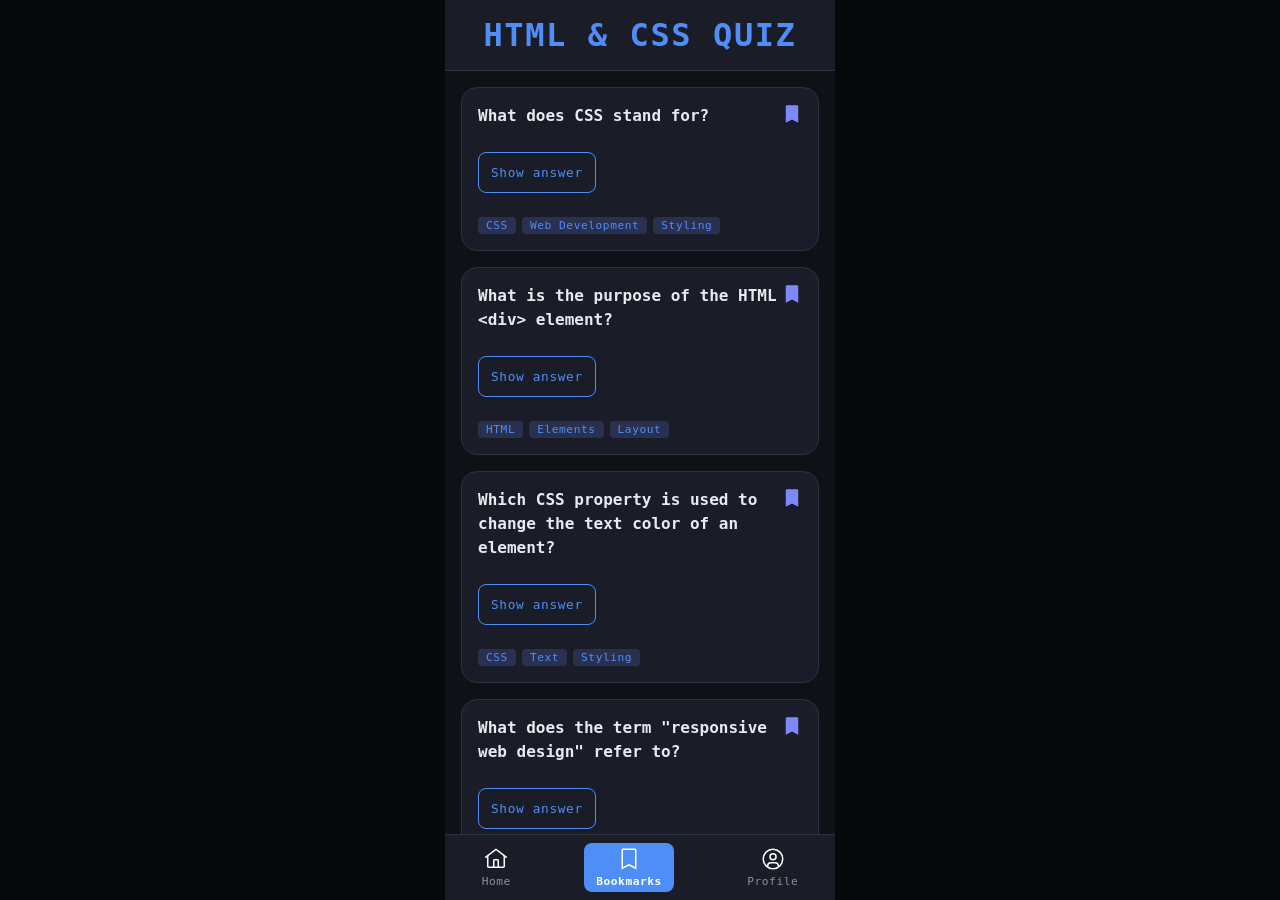
==== bookmarks.html @ 608f5ff3 "add profile page" ====
<!doctype html>
<html lang="en">
  <head>
    <meta charset="utf-8" />
    <meta name="viewport" content="width=device-width, initial-scale=1" />
    <title>HTML & CSS Quizz</title>
    <link rel="stylesheet" href="./styles.css" />
  </head>
  <body>
    <header class="header">
      <h1 class="header__title">HTML & CSS QUIZ</h1>
    </header>
    <main class="main">
      <article class="card">
        <h2 class="card__title">What does CSS stand for?</h2>
        <p class="card__answer" hidden>Cascading Style Sheets</p>
        <button class="card__button">Show answer</button>
        <div class="card__bookmark card__bookmark--active">
          <img src="./assets/bookmark--filled.svg" alt="bookmark" />
        </div>
        <div class="card__tags">
          <span class="card__tag">CSS</span>
          <span class="card__tag">Web Development</span>
          <span class="card__tag">Styling</span>
        </div>
      </article>

      <article class="card">
        <h2 class="card__title">
          What is the purpose of the HTML <code>&lt;div&gt;</code> element?
        </h2>
        <p class="card__answer" hidden>
          It is a container element used to group and style content together.
        </p>
        <button class="card__button">Show answer</button>
        <div class="card__bookmark card__bookmark--active">
          <img src="./assets/bookmark--filled.svg" alt="bookmark" />
        </div>
        <div class="card__tags">
          <span class="card__tag">HTML</span>
          <span class="card__tag">Elements</span>
          <span class="card__tag">Layout</span>
        </div>
      </article>
      <article class="card">
        <h2 class="card__title">
          Which CSS property is used to change the text color of an element?
        </h2>
        <p class="card__answer" hidden>Color</p>
        <button class="card__button">Show answer</button>
        <div class="card__bookmark card__bookmark--active">
          <img src="./assets/bookmark--filled.svg" alt="bookmark" />
        </div>
        <div class="card__tags">
          <span class="card__tag">CSS</span> <span class="card__tag">Text</span>
          <span class="card__tag">Styling</span>
        </div>
      </article>
      <article class="card">
        <h2 class="card__title">
          What does the term "responsive web design" refer to?
        </h2>
        <p class="card__answer" hidden>
          It refers to designing web pages that adapt and display well on
          various screen sizes and devices.
        </p>
        <button class="card__button">Show answer</button>
        <div class="card__bookmark card__bookmark--active">
          <img src="./assets/bookmark--filled.svg" alt="bookmark" />
        </div>
        <div class="card__tags">
          <span class="card__tag">Web Design</span>
          <span class="card__tag">Responsive</span>
          <span class="card__tag">CSS</span> <span class="card__tag">HTML</span>
        </div>
      </article>
    </main>
    <nav class="navbar">
      <a class="navbar__link" href="index.html">
        <img class="navbar__icon" src="./assets/home.svg" alt="Home" />
        <span class="navbar__label">Home</span>
      </a>
      <a class="navbar__link navbar__link--active" href="bookmarks.html">
        <img class="navbar__icon" src="./assets/bookmark.svg" alt="Bookmarks" />
        <span class="navbar__label">Bookmarks</span>
      </a>
      <a class="navbar__link" href="profile.html">
        <img
          class="navbar__icon"
          src="./assets/user--avatar.svg"
          alt="Profile"
        />
        <span class="navbar__label">Profile</span>
      </a>
    </nav>
  </body>
</html>
---- styles.css ----
@import "./global.css";
@import "./components/header.css";
@import "./components/card.css";
@import "./components/navbar.css";
@import "./components/profile.css";
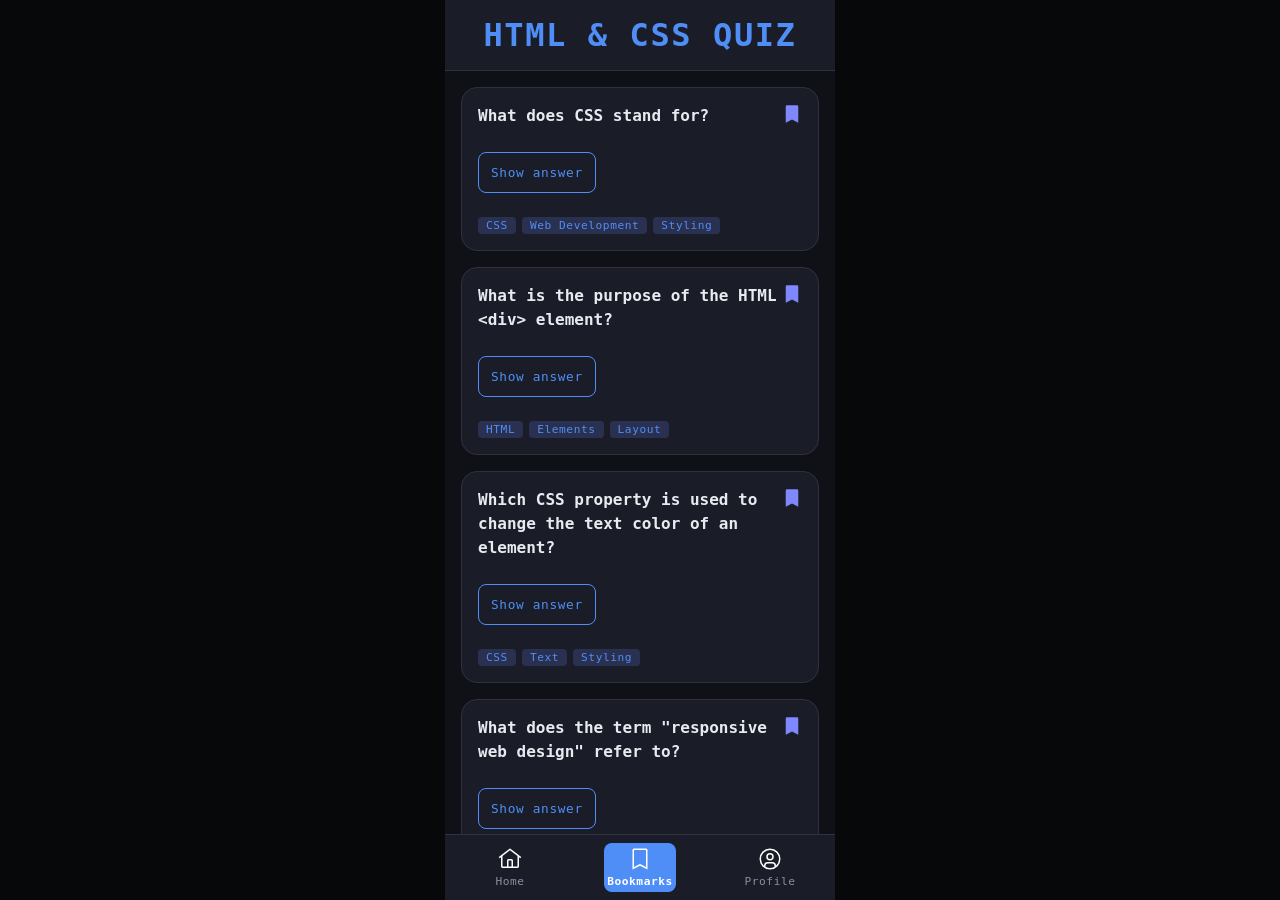
==== commit 4493979d: "updates 2 Reap Project 1c" ====
--- a/bookmarks.html
+++ b/bookmarks.html
@@ -16,7 +16,7 @@
         <p class="card__answer" hidden>Cascading Style Sheets</p>
         <button class="card__button">Show answer</button>
         <div class="card__bookmark card__bookmark--active">
-          <img src="./assets/bookmark--filled.svg" alt="bookmark" />
+          <img src="./assets/bookmark--filled.svg" alt="Not bookmarked" />
         </div>
         <div class="card__tags">
           <span class="card__tag">CSS</span>
@@ -34,7 +34,7 @@
         </p>
         <button class="card__button">Show answer</button>
         <div class="card__bookmark card__bookmark--active">
-          <img src="./assets/bookmark--filled.svg" alt="bookmark" />
+          <img src="./assets/bookmark--filled.svg" alt="Not bookmarked" />
         </div>
         <div class="card__tags">
           <span class="card__tag">HTML</span>
@@ -49,7 +49,7 @@
         <p class="card__answer" hidden>Color</p>
         <button class="card__button">Show answer</button>
         <div class="card__bookmark card__bookmark--active">
-          <img src="./assets/bookmark--filled.svg" alt="bookmark" />
+          <img src="./assets/bookmark--filled.svg" alt="Not bookmarked" />
         </div>
         <div class="card__tags">
           <span class="card__tag">CSS</span> <span class="card__tag">Text</span>
@@ -66,7 +66,7 @@
         </p>
         <button class="card__button">Show answer</button>
         <div class="card__bookmark card__bookmark--active">
-          <img src="./assets/bookmark--filled.svg" alt="bookmark" />
+          <img src="./assets/bookmark--filled.svg" alt="Not bookmarked" />
         </div>
         <div class="card__tags">
           <span class="card__tag">Web Design</span>
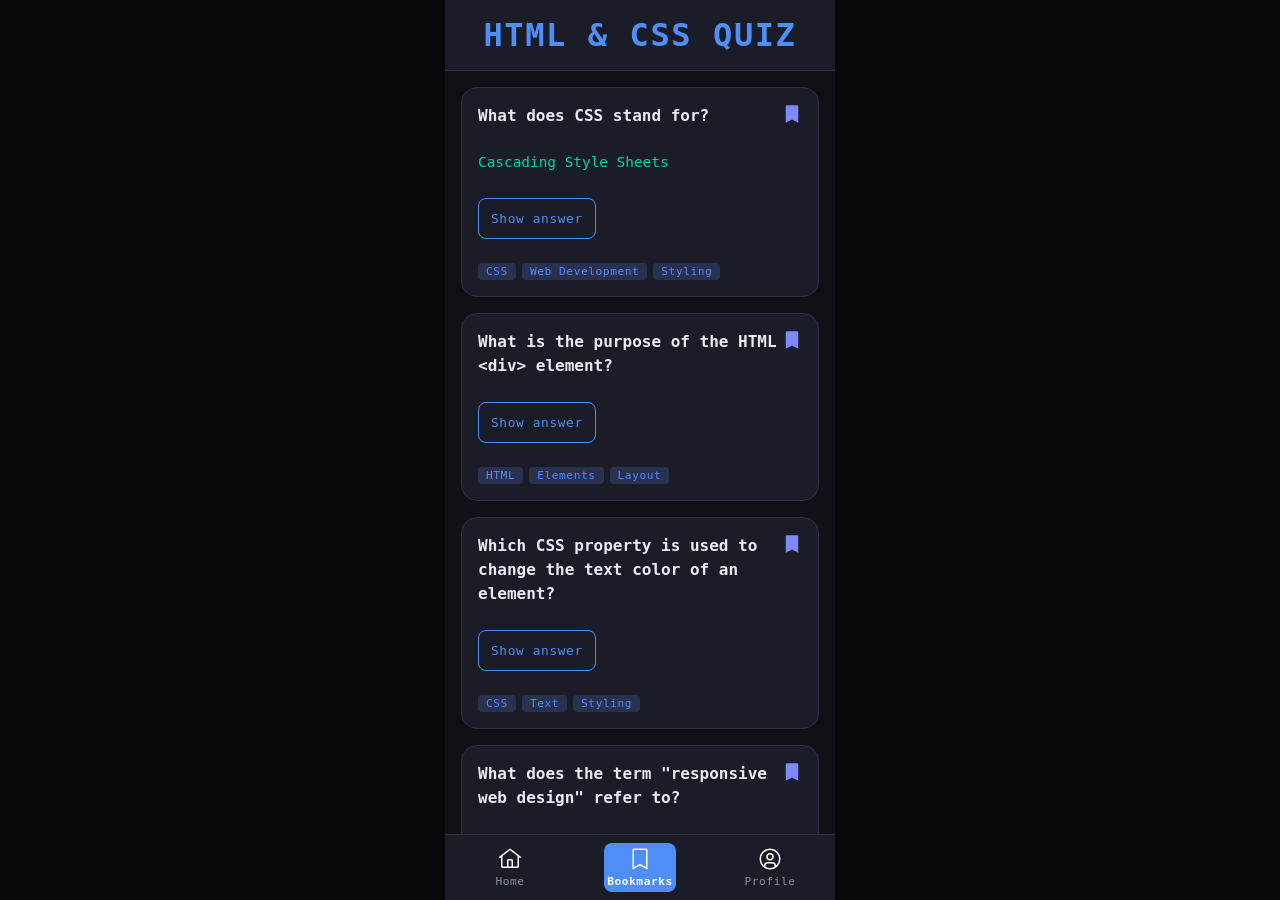
==== commit 11eef240: "Recap 2, first task" ====
--- a/bookmarks.html
+++ b/bookmarks.html
@@ -13,10 +13,10 @@
     <main class="main">
       <article class="card">
         <h2 class="card__title">What does CSS stand for?</h2>
-        <p class="card__answer" hidden>Cascading Style Sheets</p>
+        <p class="card__answer hidden">Cascading Style Sheets</p>
         <button class="card__button">Show answer</button>
         <div class="card__bookmark card__bookmark--active">
-          <img src="./assets/bookmark--filled.svg" alt="Not bookmarked" />
+          <img src="./assets/bookmark--filled.svg" alt="Bookmarked" />
         </div>
         <div class="card__tags">
           <span class="card__tag">CSS</span>
@@ -34,7 +34,7 @@
         </p>
         <button class="card__button">Show answer</button>
         <div class="card__bookmark card__bookmark--active">
-          <img src="./assets/bookmark--filled.svg" alt="Not bookmarked" />
+          <img src="./assets/bookmark--filled.svg" alt="Bookmarked" />
         </div>
         <div class="card__tags">
           <span class="card__tag">HTML</span>
@@ -49,7 +49,7 @@
         <p class="card__answer" hidden>Color</p>
         <button class="card__button">Show answer</button>
         <div class="card__bookmark card__bookmark--active">
-          <img src="./assets/bookmark--filled.svg" alt="Not bookmarked" />
+          <img src="./assets/bookmark--filled.svg" alt="Bookmarked" />
         </div>
         <div class="card__tags">
           <span class="card__tag">CSS</span> <span class="card__tag">Text</span>
@@ -66,7 +66,7 @@
         </p>
         <button class="card__button">Show answer</button>
         <div class="card__bookmark card__bookmark--active">
-          <img src="./assets/bookmark--filled.svg" alt="Not bookmarked" />
+          <img src="./assets/bookmark--filled.svg" alt="Bookmarked" />
         </div>
         <div class="card__tags">
           <span class="card__tag">Web Design</span>
@@ -93,5 +93,6 @@
         <span class="navbar__label">Profile</span>
       </a>
     </nav>
+    <script src="card.js" defer></script>
   </body>
 </html>
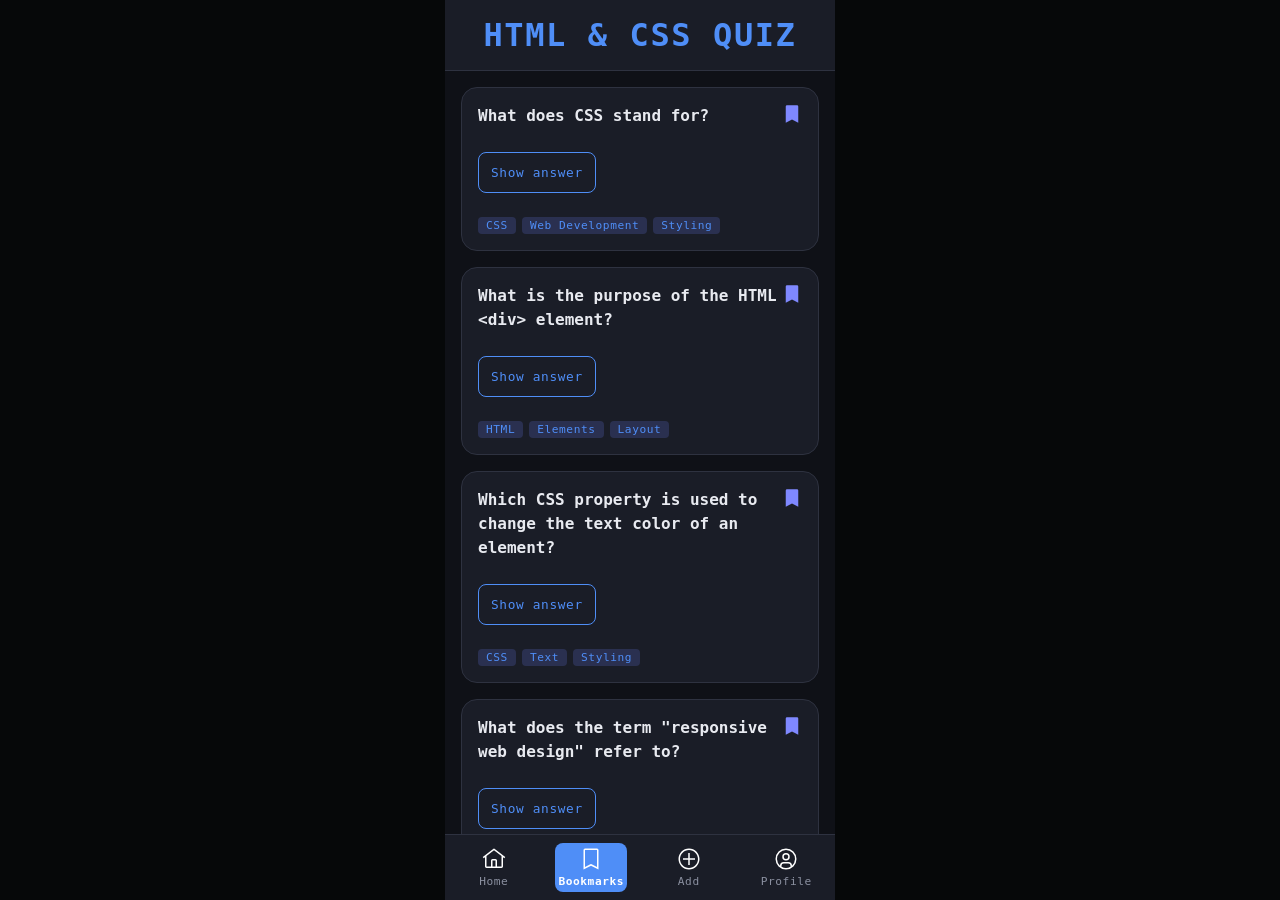
==== commit 15f19389: "Recap 2, second  task - form page" ====
--- a/bookmarks.html
+++ b/bookmarks.html
@@ -84,6 +84,14 @@
         <img class="navbar__icon" src="./assets/bookmark.svg" alt="Bookmarks" />
         <span class="navbar__label">Bookmarks</span>
       </a>
+      <a class="navbar__link" href="form.html">
+        <img
+          class="navbar__icon"
+          src="./assets/add.svg"
+          alt="Add a new question"
+        />
+        <span class="navbar__label">Add</span>
+      </a>
       <a class="navbar__link" href="profile.html">
         <img
           class="navbar__icon"
--- a/styles.css
+++ b/styles.css
@@ -3,3 +3,4 @@
 @import "./components/card.css";
 @import "./components/navbar.css";
 @import "./components/profile.css";
+@import "./components/form.css";
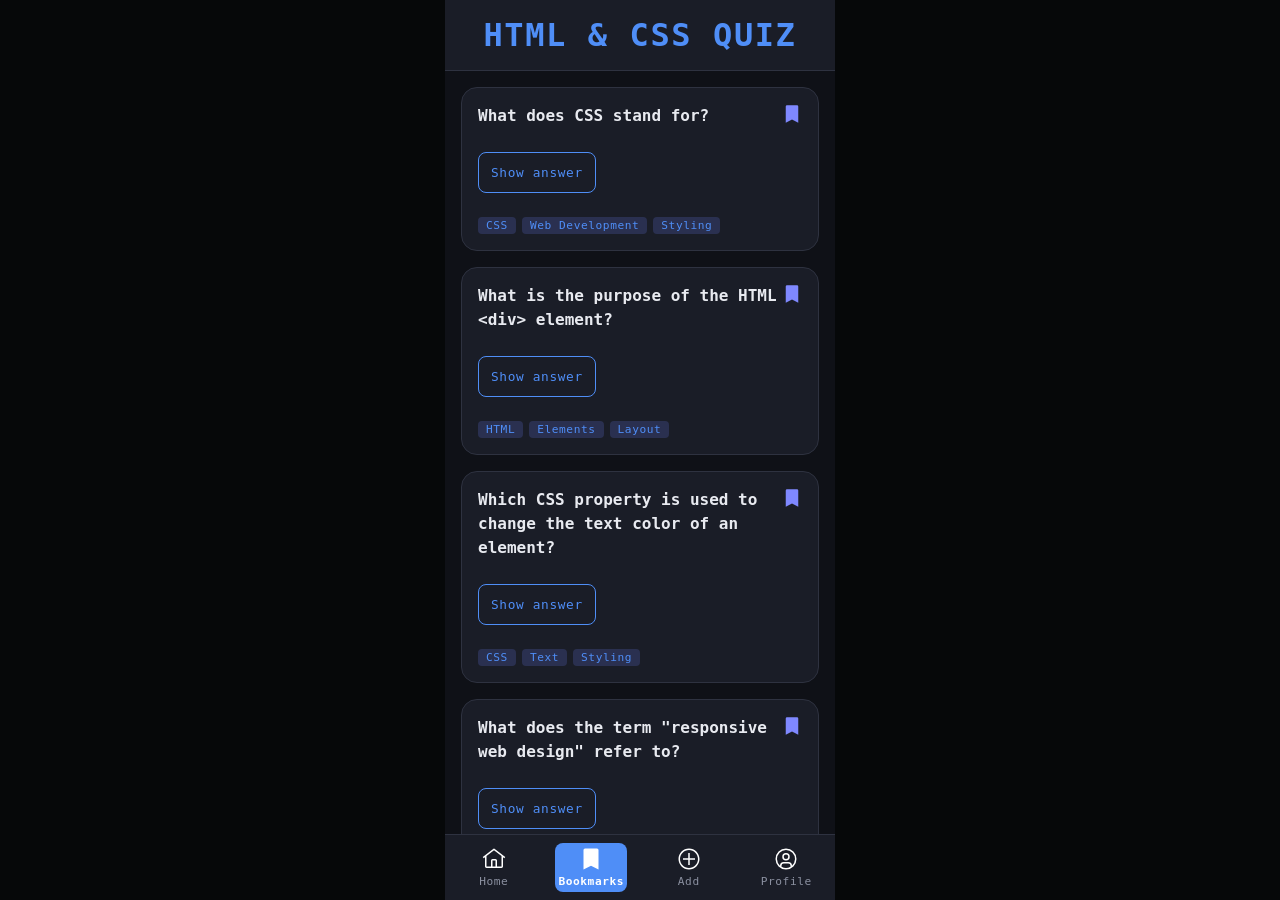
==== commit b8858374: "Recap 2, create new cards" ====
--- a/bookmarks.html
+++ b/bookmarks.html
@@ -81,7 +81,11 @@
         <span class="navbar__label">Home</span>
       </a>
       <a class="navbar__link navbar__link--active" href="bookmarks.html">
-        <img class="navbar__icon" src="./assets/bookmark.svg" alt="Bookmarks" />
+        <img
+          class="navbar__icon"
+          src="./assets/bookmark--filled.svg "
+          alt="Bookmarks"
+        />
         <span class="navbar__label">Bookmarks</span>
       </a>
       <a class="navbar__link" href="form.html">
